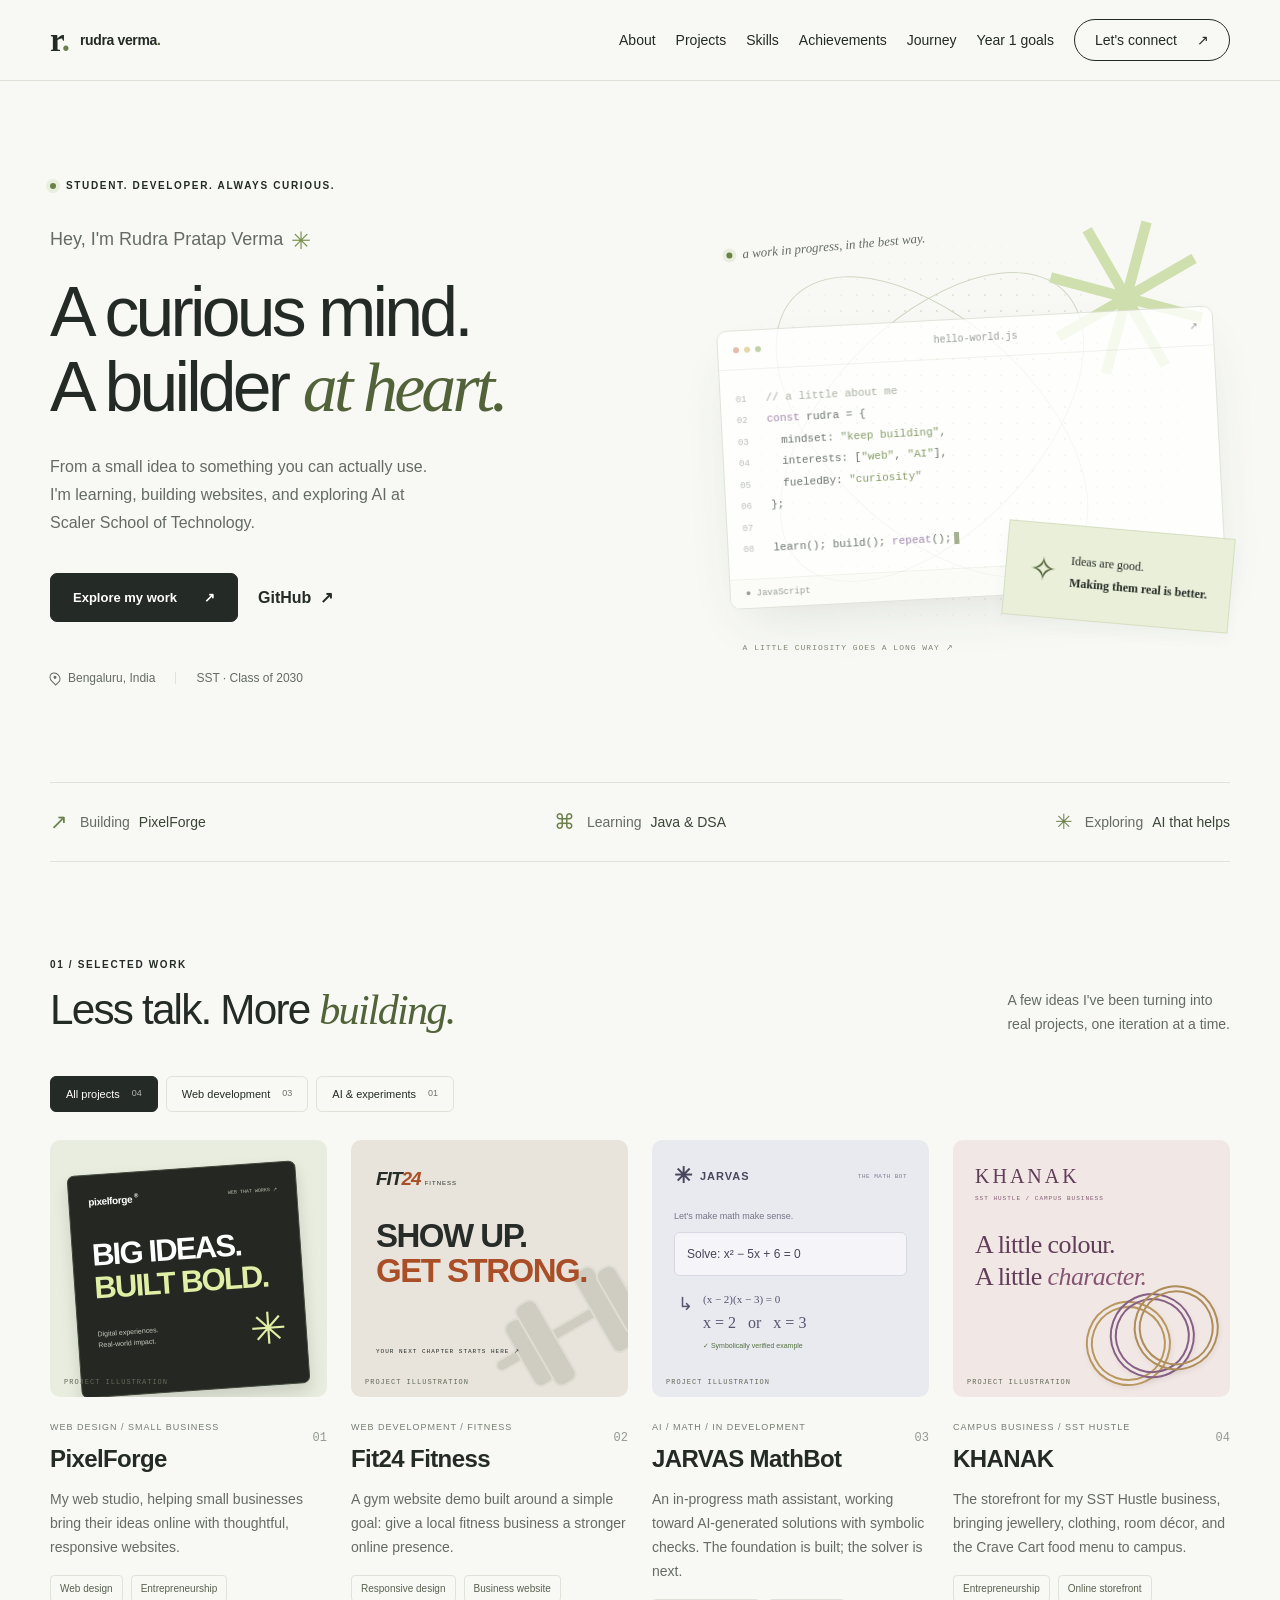
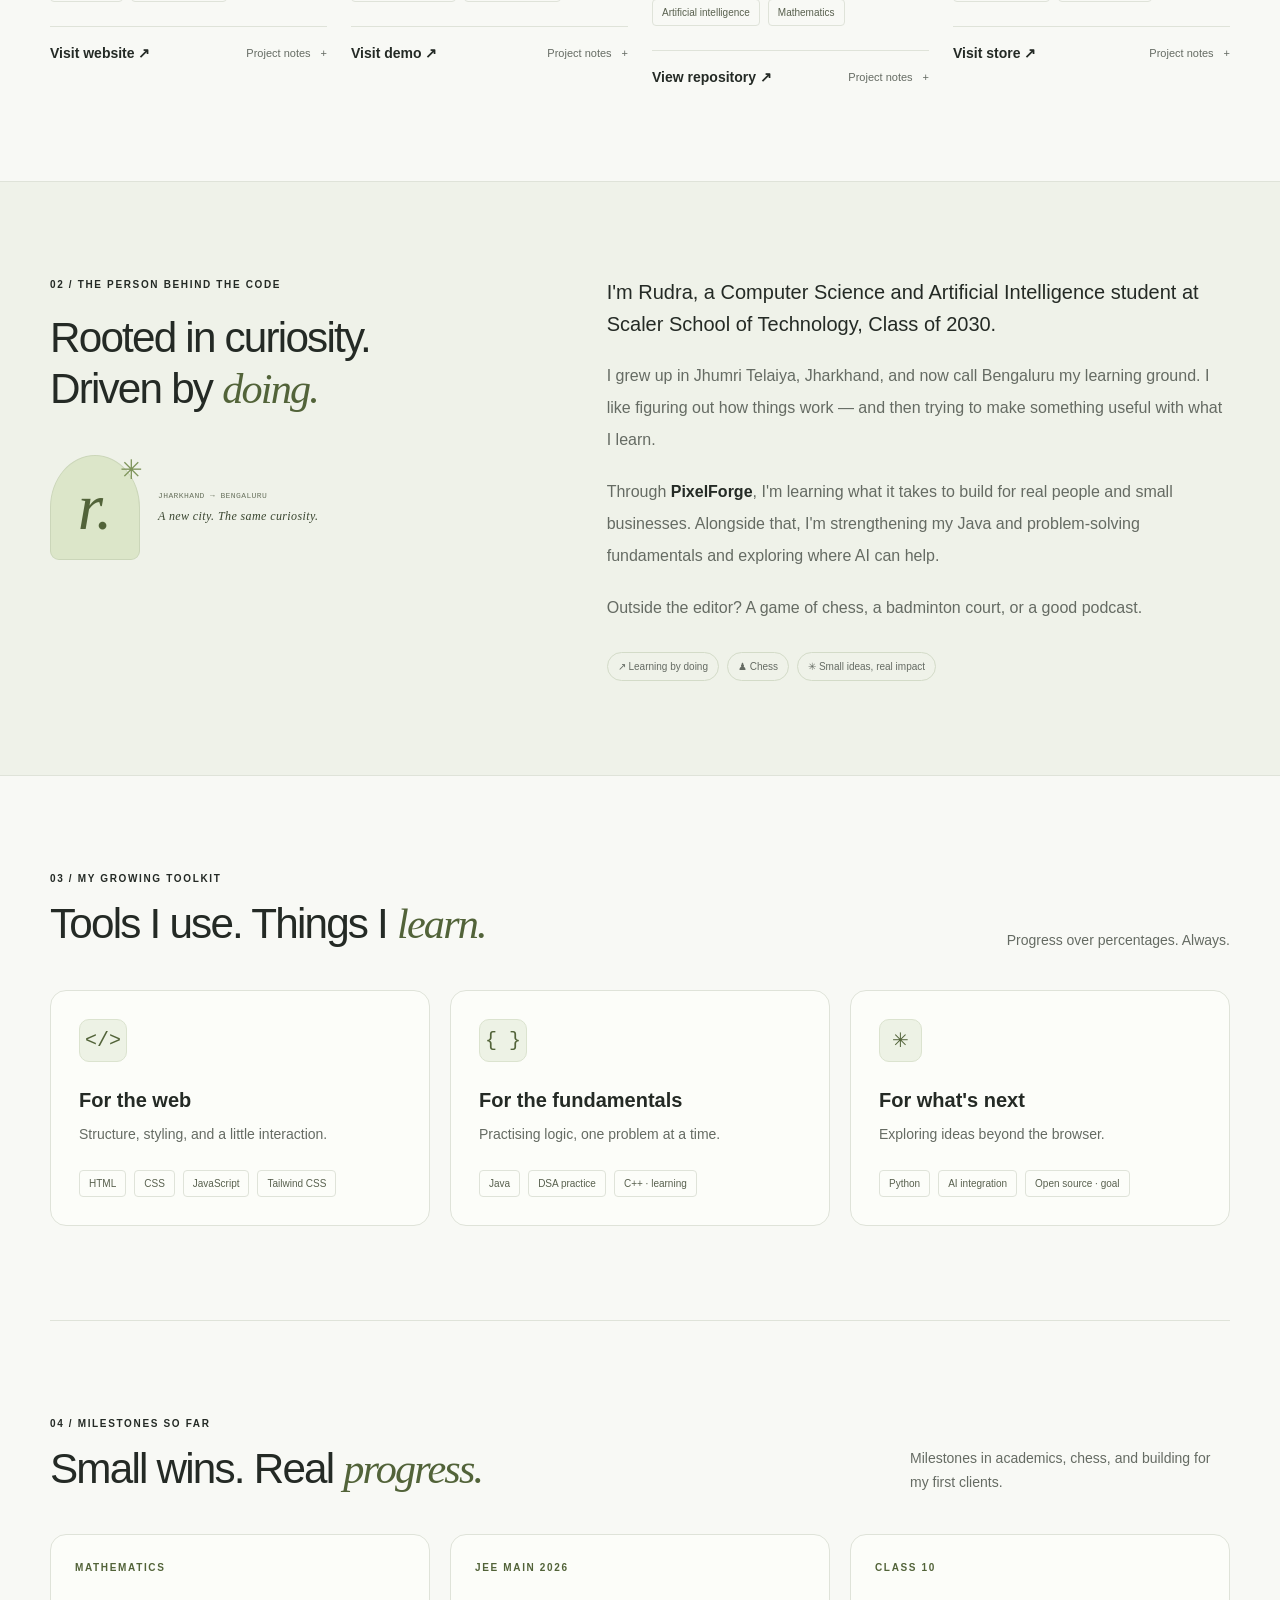
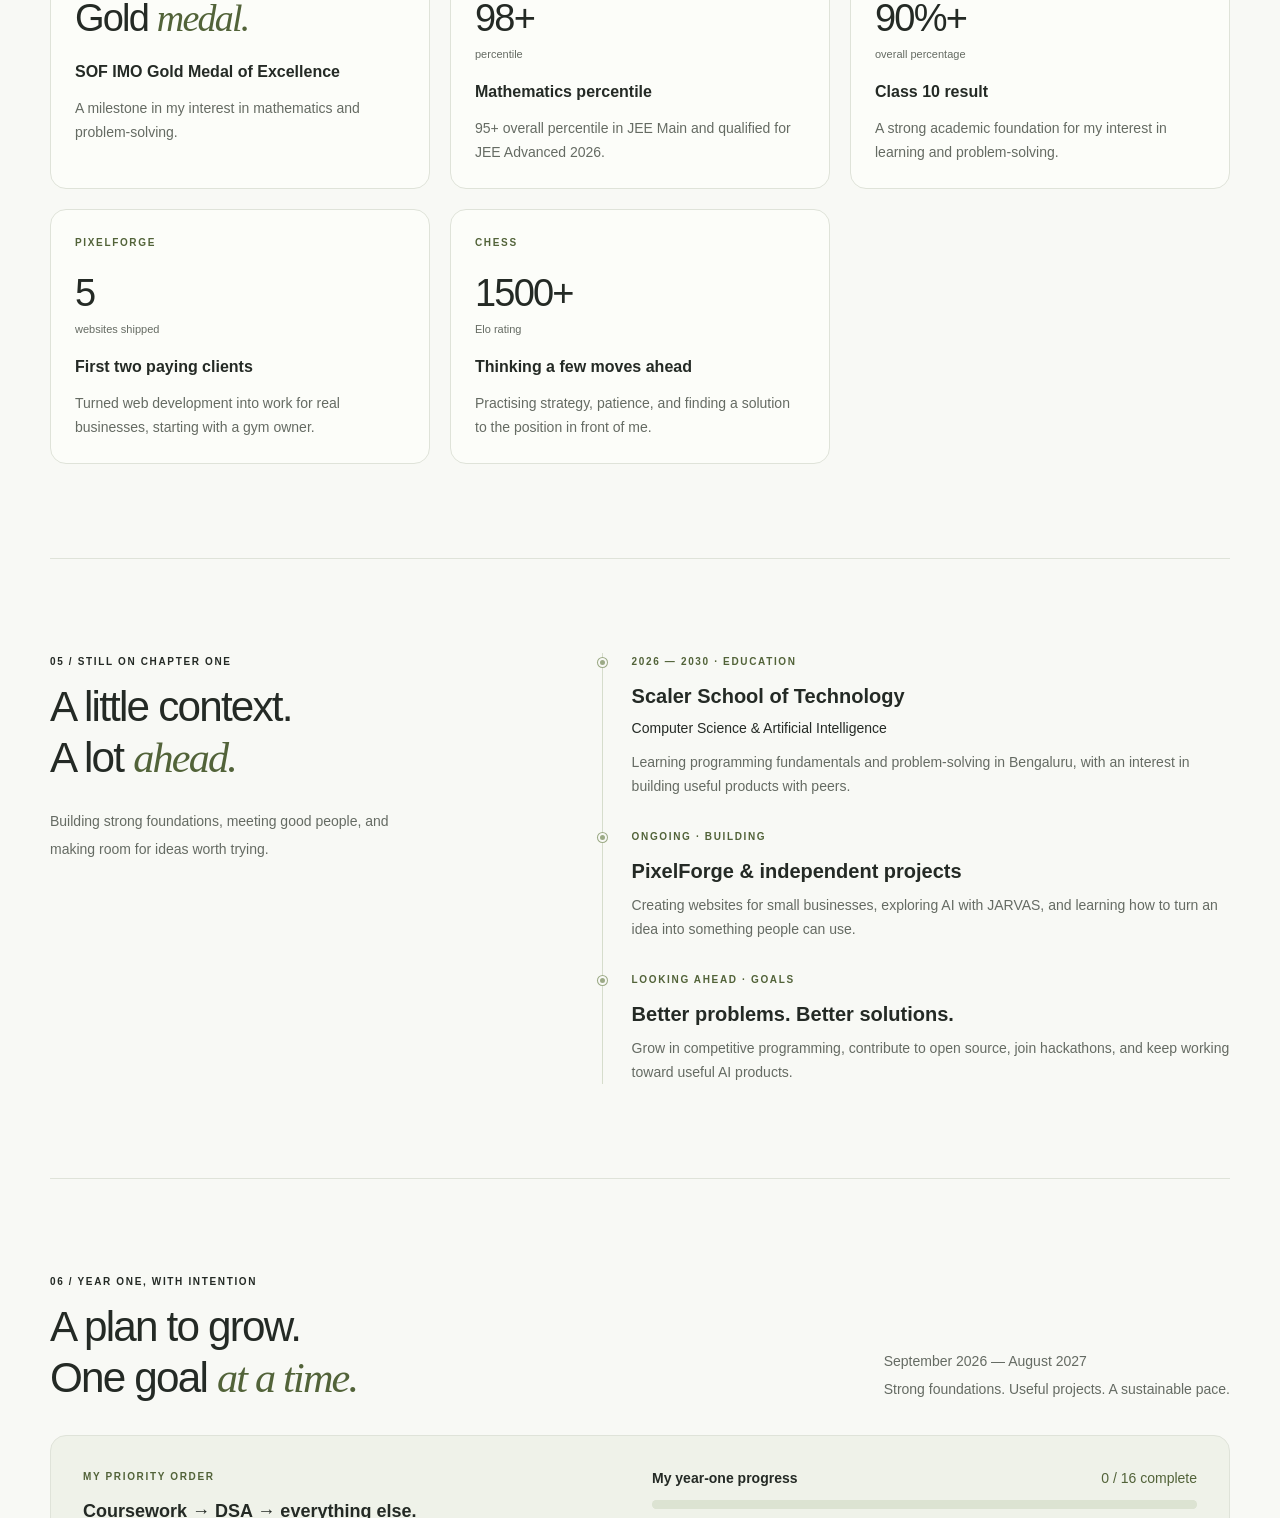
==== index.html @ 50702d9b "Prepare portfolio for GitHub Pages deployment" ====
<!doctype html>
<html lang="en">
  <head>
    <meta charset="utf-8">
    <meta name="viewport" content="width=device-width, initial-scale=1">
    <meta http-equiv="refresh" content="0; url=./portfolio/">
    <title>Rudra Pratap Verma — Portfolio</title>
  </head>
  <body>
    <p><a href="./portfolio/">Open Rudra Pratap Verma’s portfolio</a></p>
  </body>
</html>
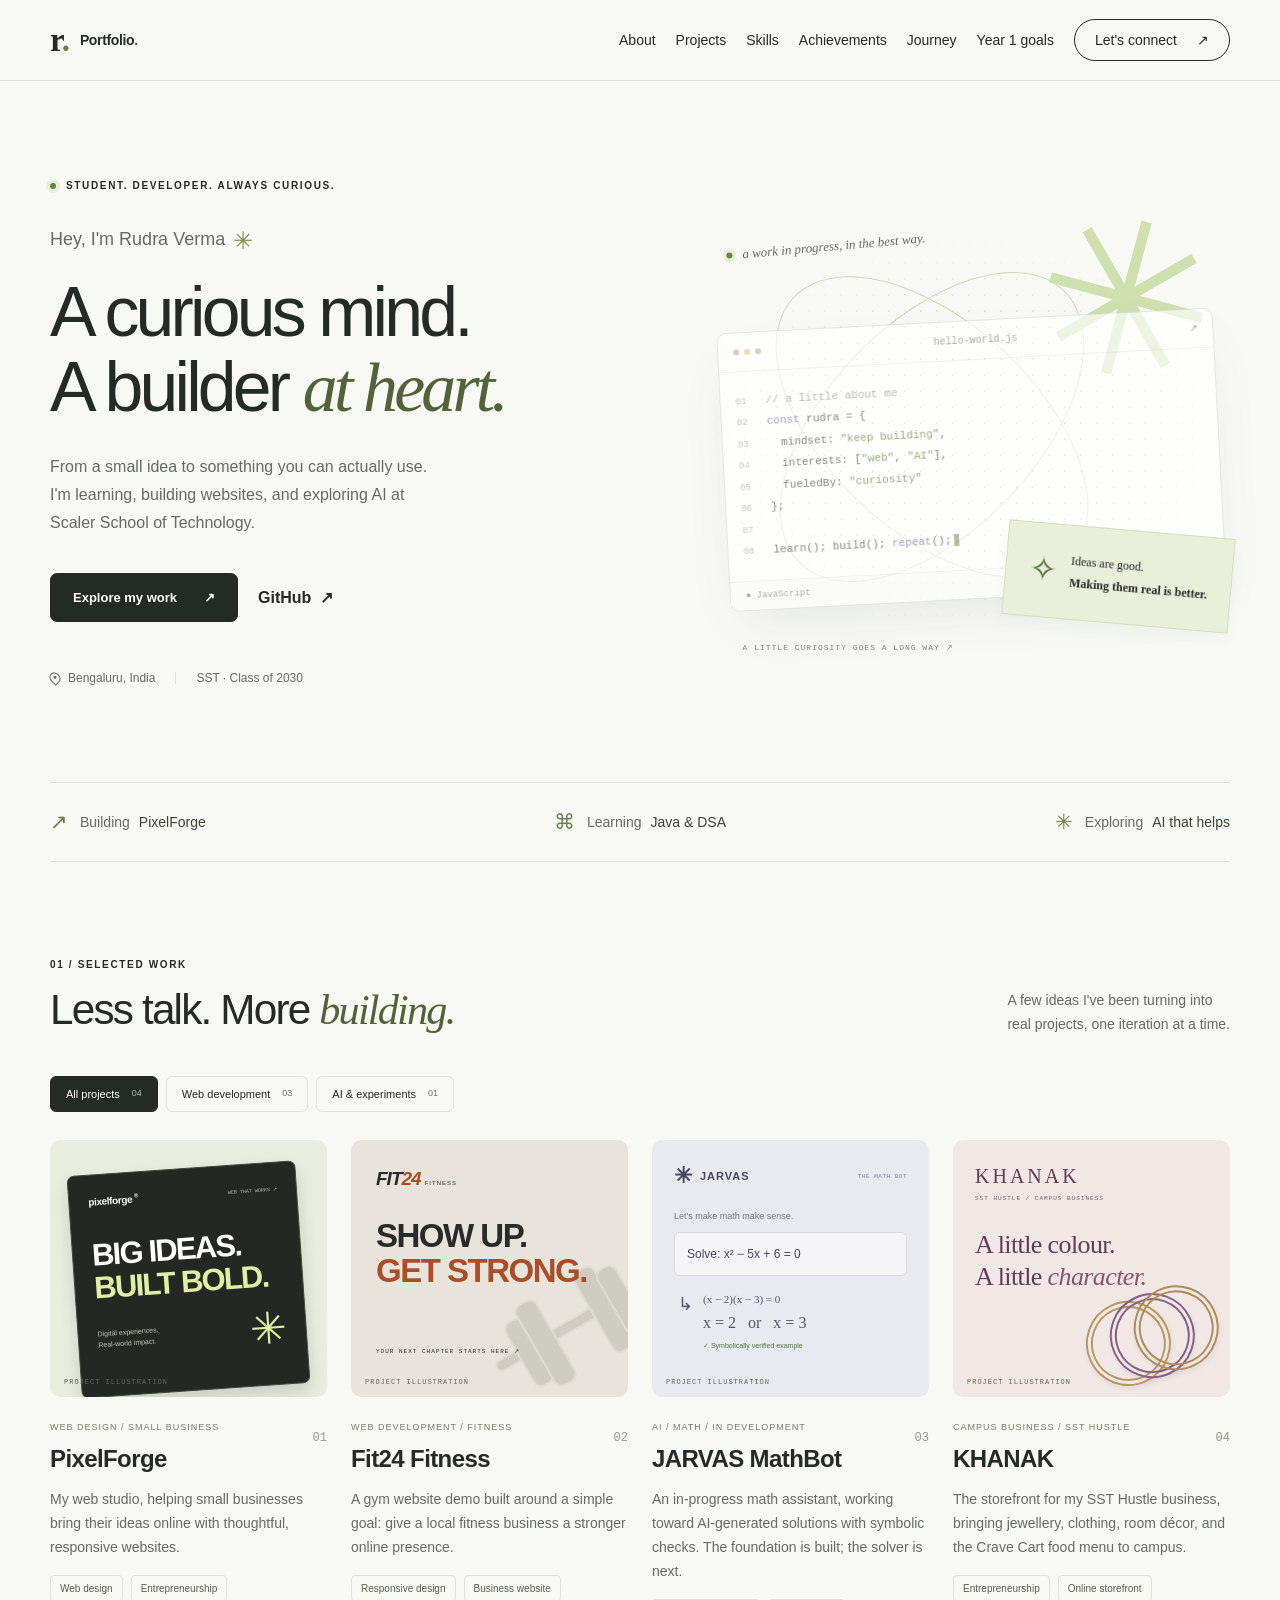
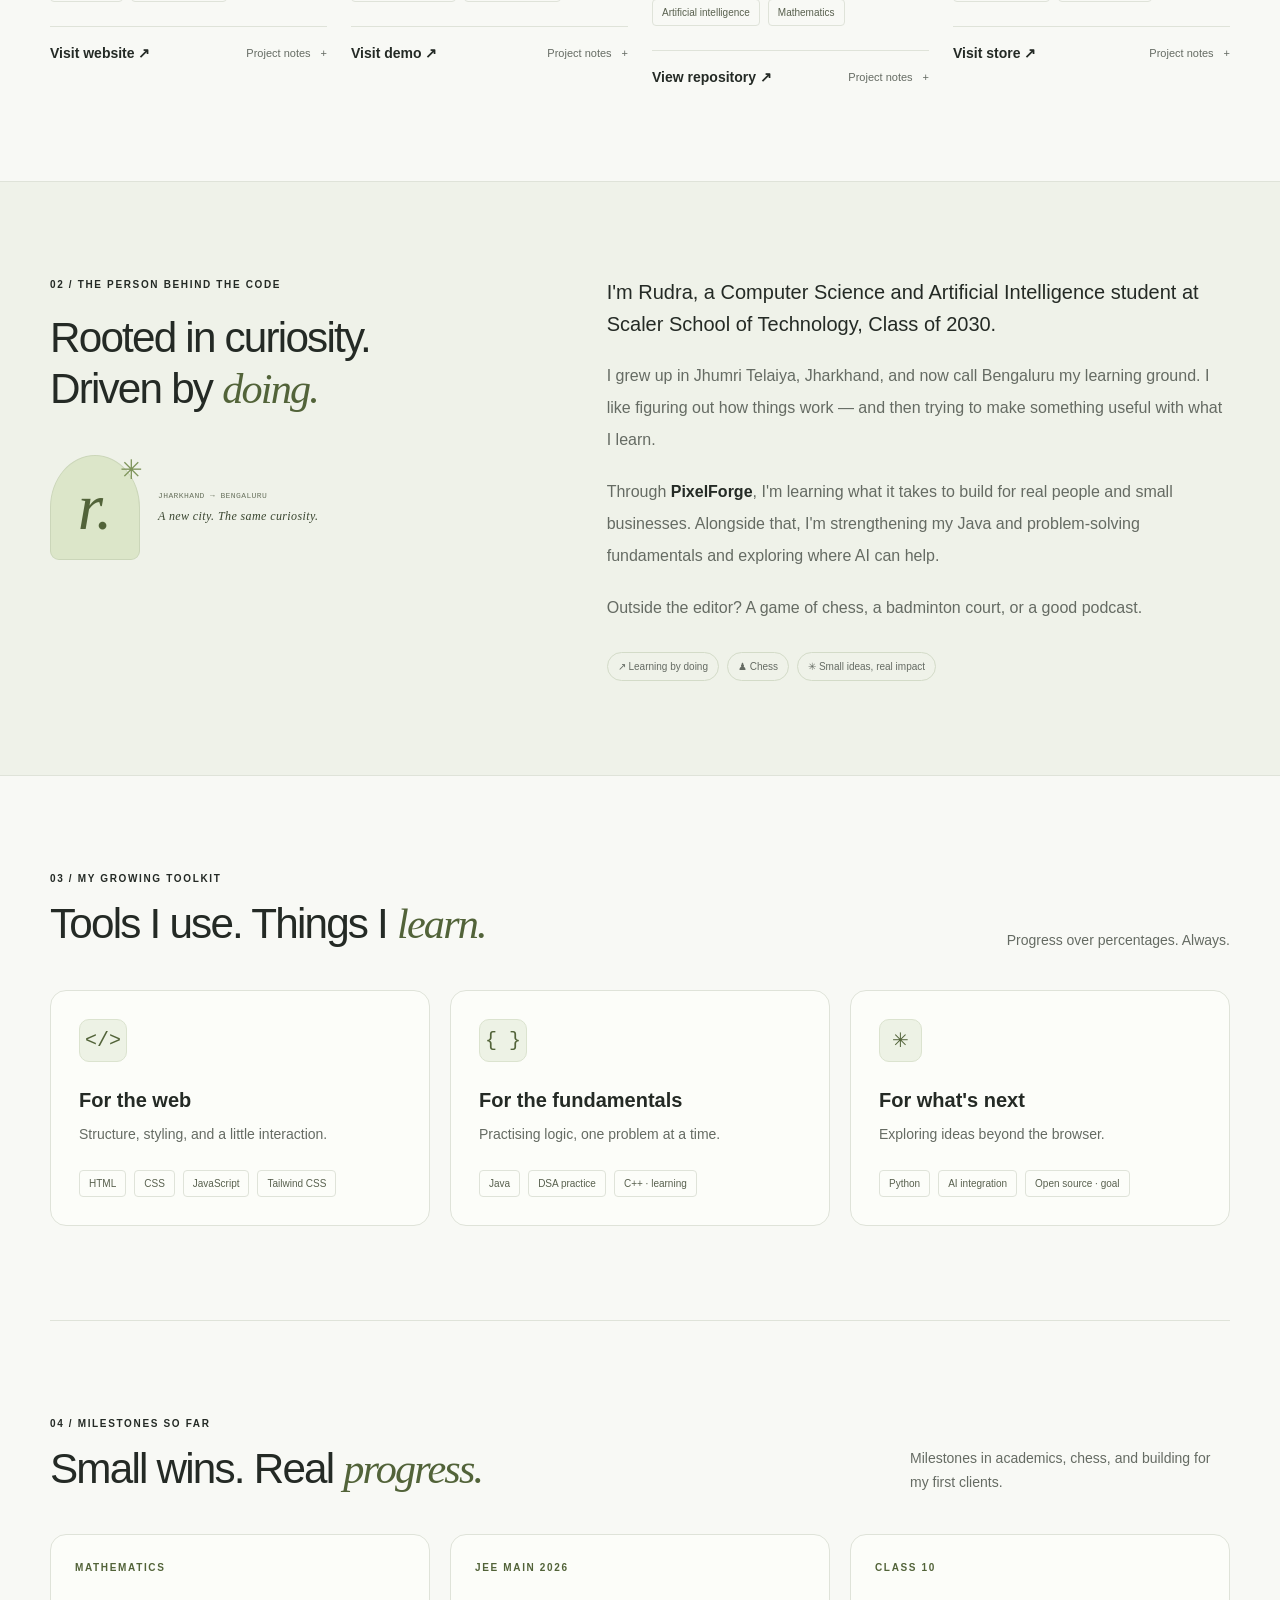
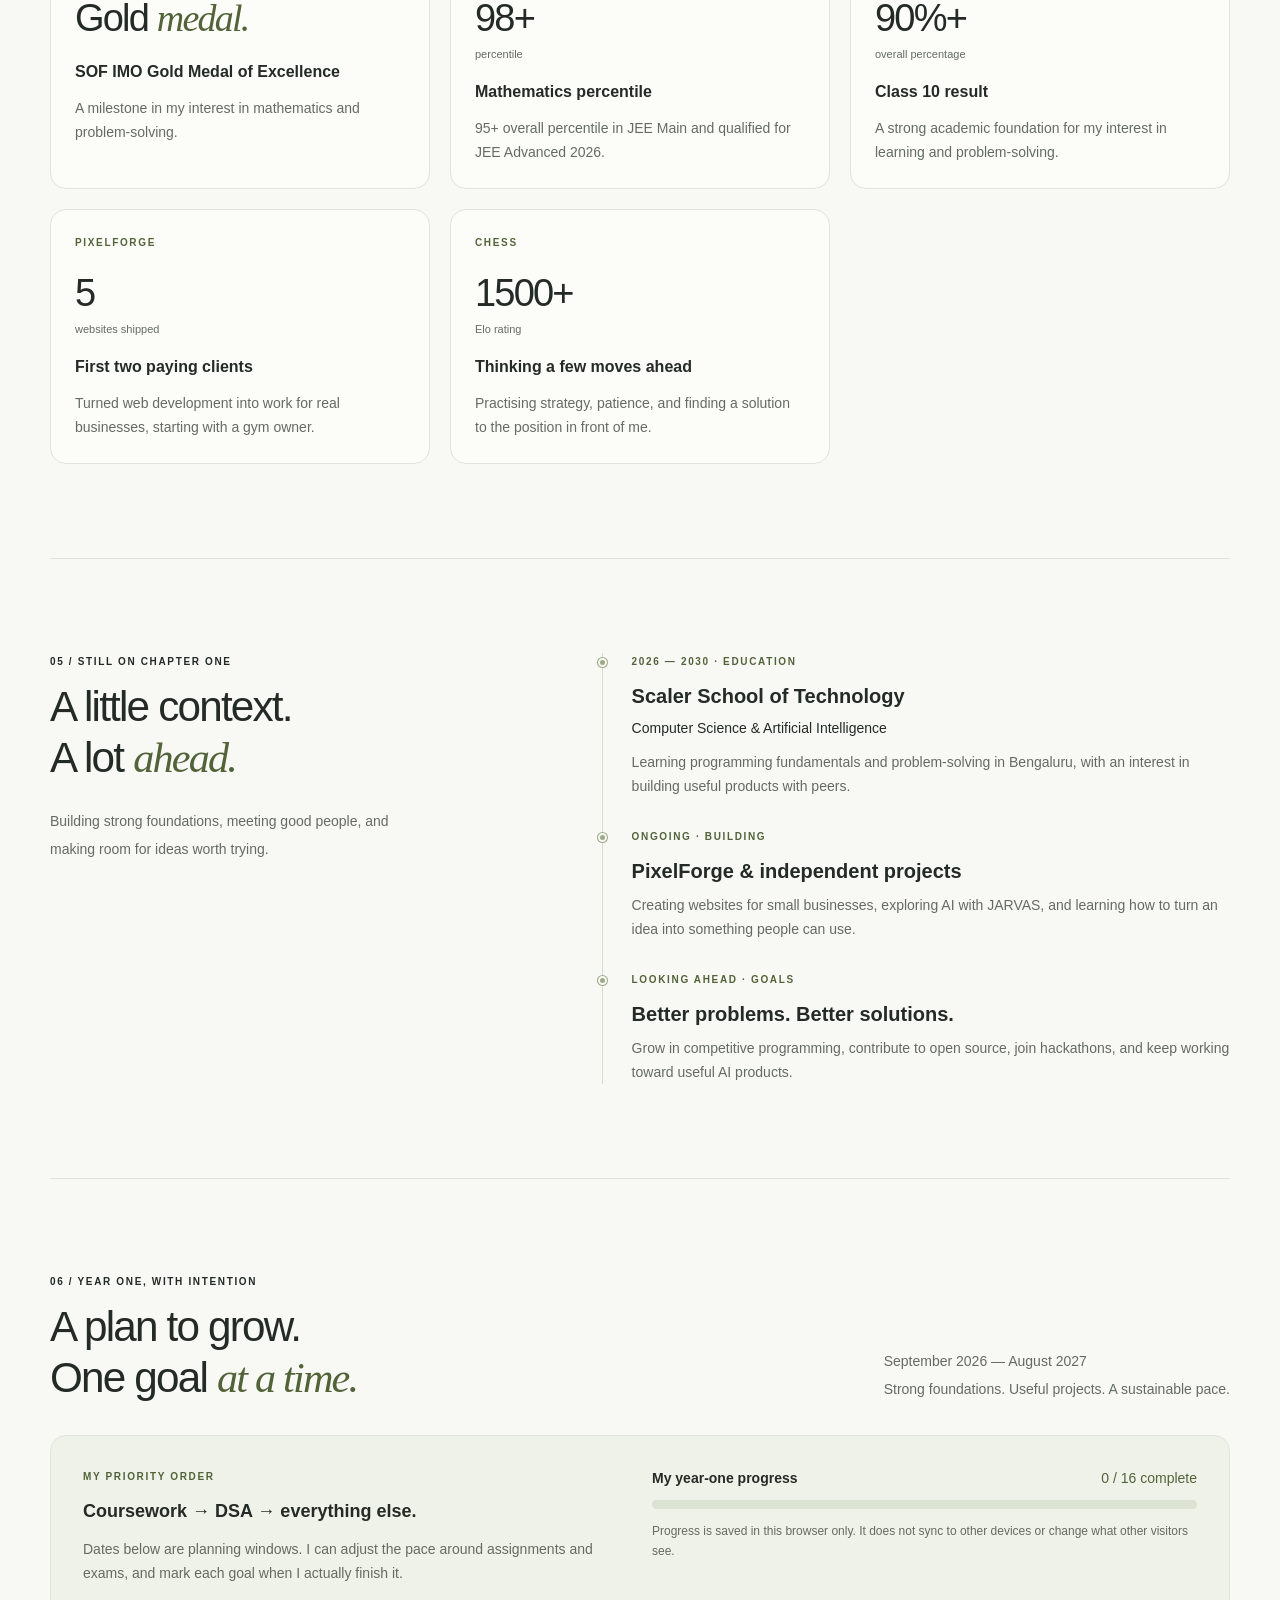
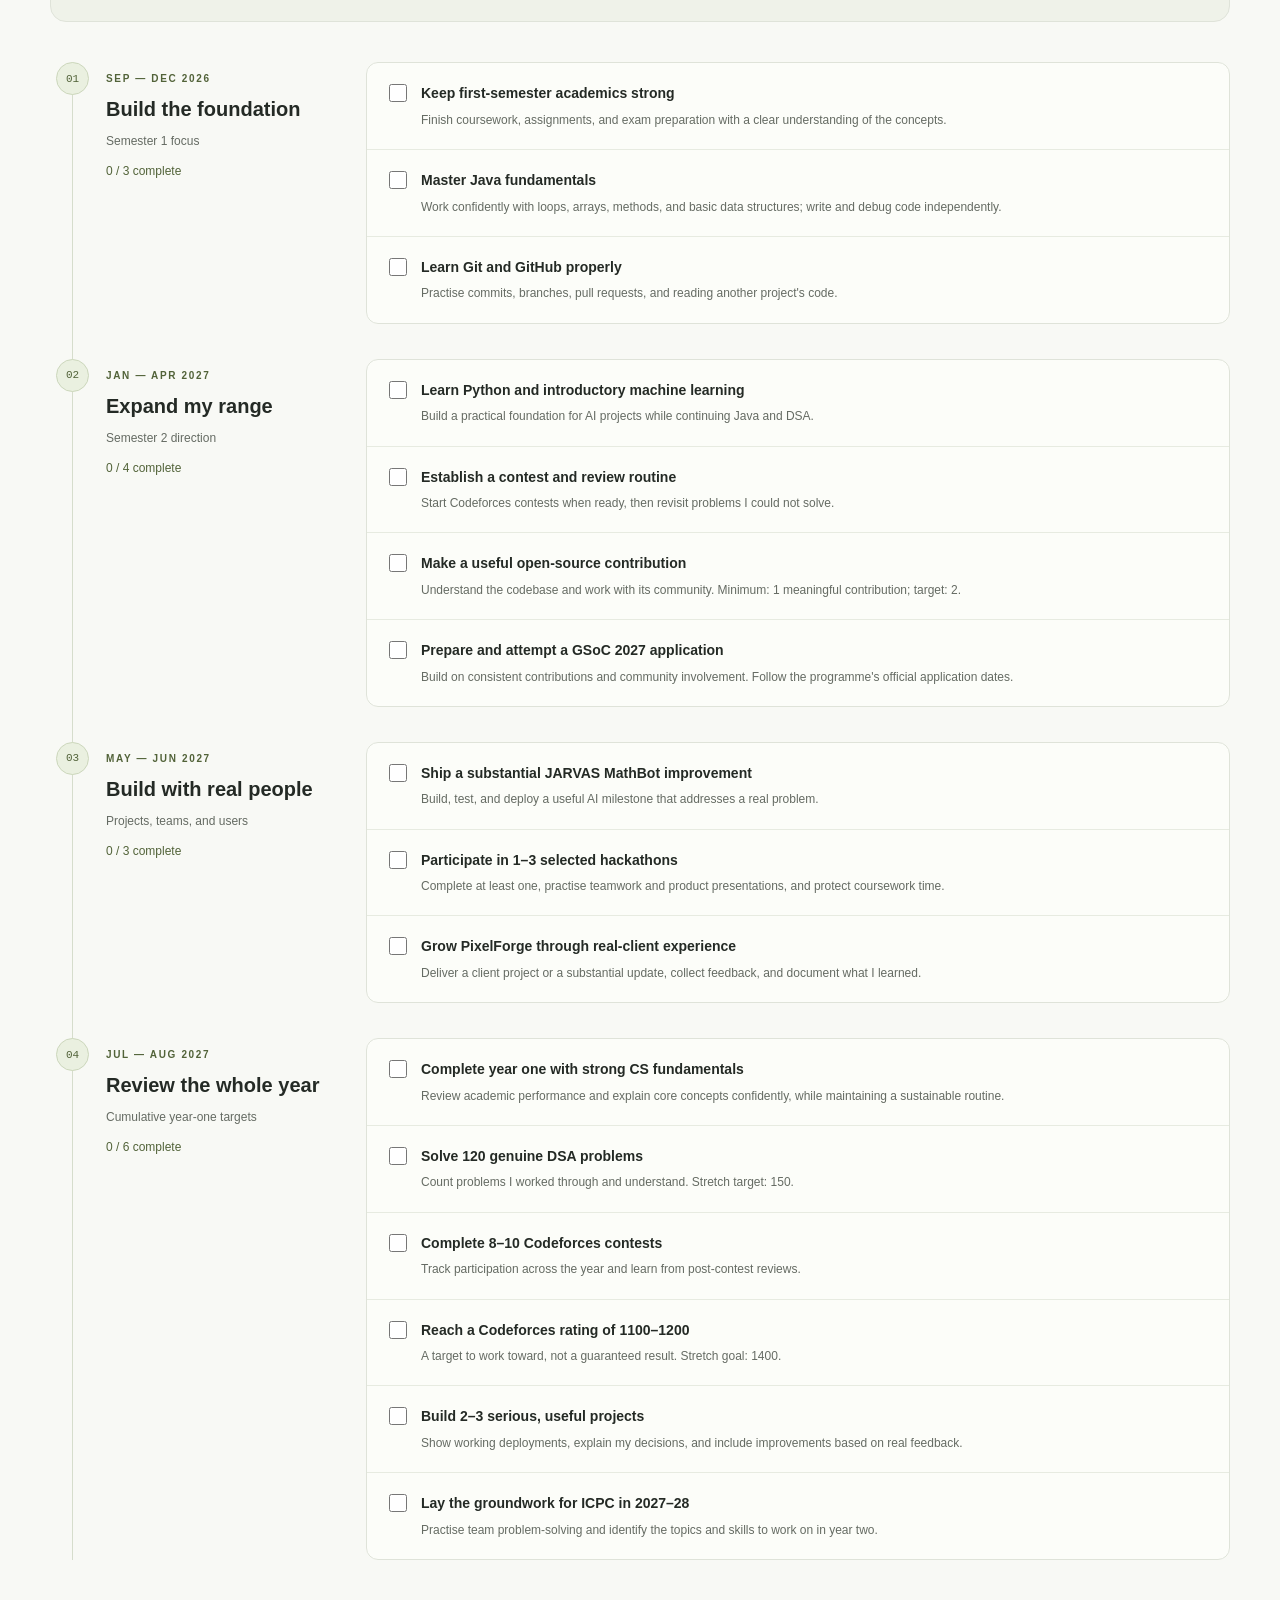
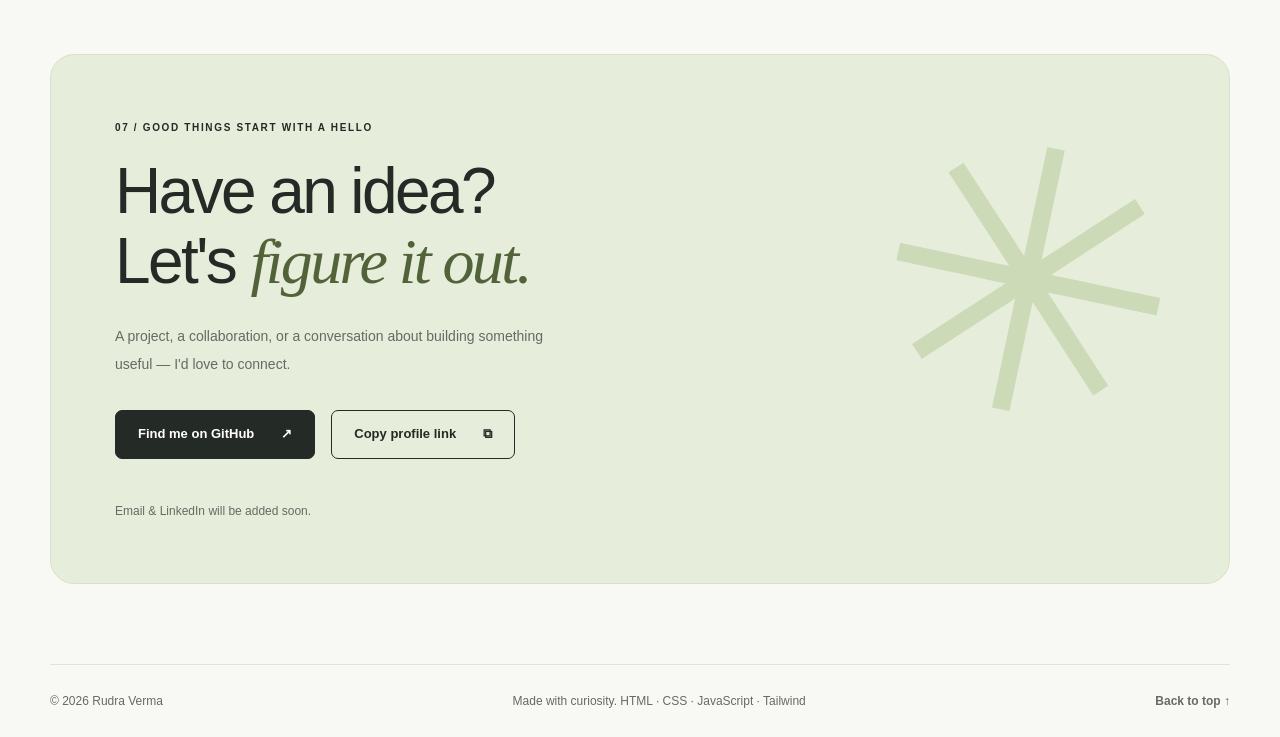
==== commit f474d7a9: "Use Rudra Verma and Portfolio branding" ====
--- a/index.html
+++ b/index.html
@@ -4,9 +4,9 @@
     <meta charset="utf-8">
     <meta name="viewport" content="width=device-width, initial-scale=1">
     <meta http-equiv="refresh" content="0; url=./portfolio/">
-    <title>Rudra Pratap Verma — Portfolio</title>
+    <title>Portfolio</title>
   </head>
   <body>
-    <p><a href="./portfolio/">Open Rudra Pratap Verma’s portfolio</a></p>
+    <p><a href="./portfolio/">Open Rudra Verma’s portfolio</a></p>
   </body>
 </html>
